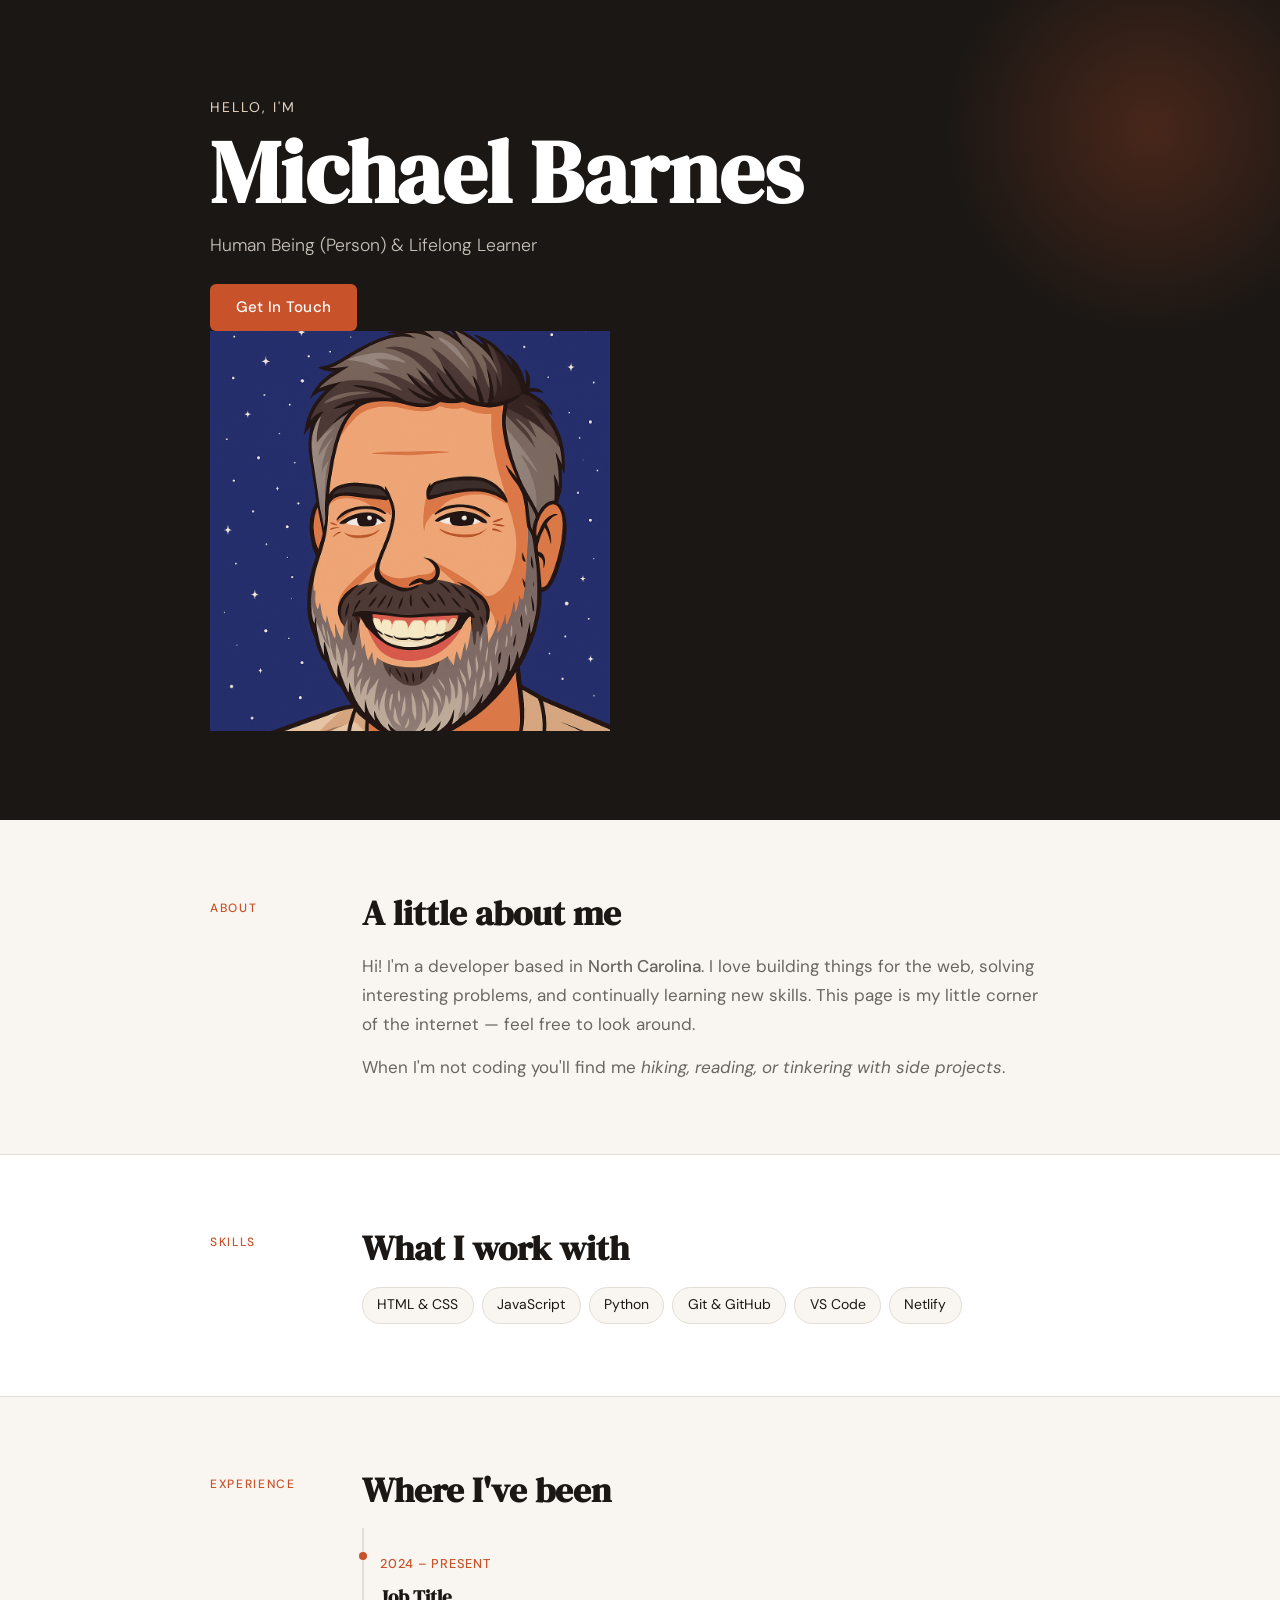
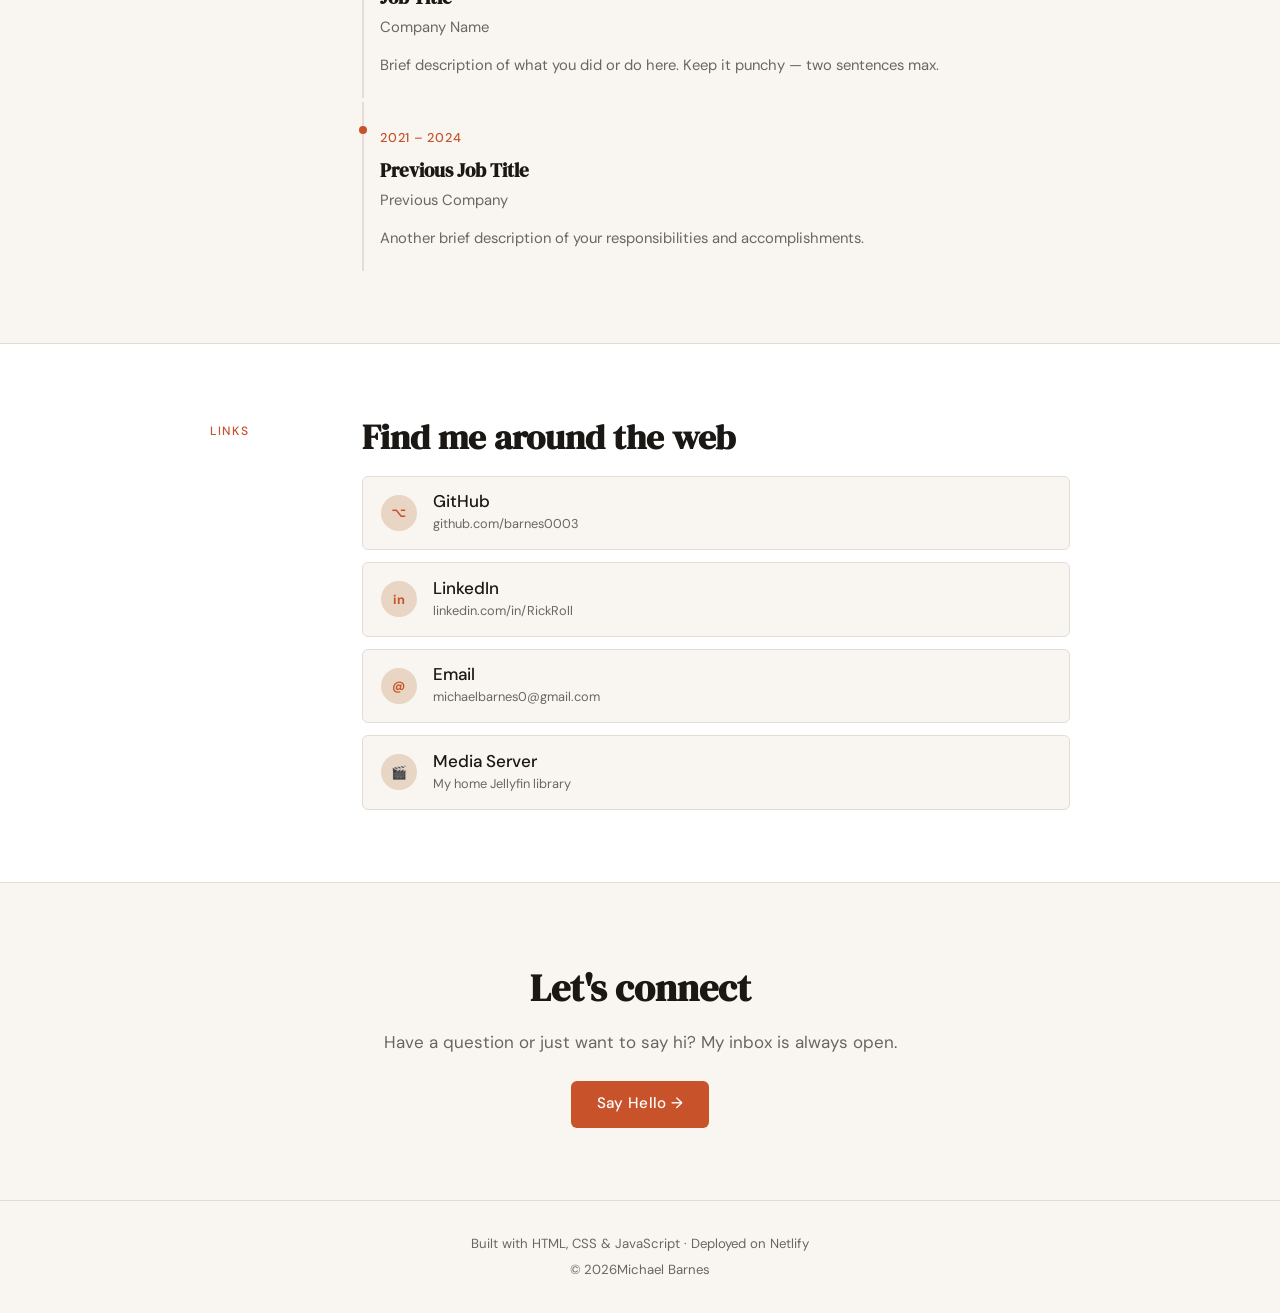
==== index.html @ 37b15051 "Initial commit - About Me site with Jellyfin page" ====
<!DOCTYPE html>
<html lang="en">
<head>
  <meta charset="UTF-8" />
  <meta name="viewport" content="width=device-width, initial-scale=1.0"/>
  <title>Your Name — About Me</title>
  <link rel="stylesheet" href="css/style.css" />
  <link href="https://fonts.googleapis.com/css2?family=DM+Serif+Display:ital@0;1&family=DM+Sans:wght@300;400;500&display=swap" rel="stylesheet"/>
  <link rel="icon" type="image/x-icon" href="favicon.ico">
  <link rel="icon" type="image/png" sizes="32x32" href="favicon-32x32.png">
  <link rel="icon" type="image/png" sizes="16x16" href="favicon-16x16.png">
  <link rel="apple-touch-icon" sizes="180x180" href="apple-touch-icon.png">
  <link rel="manifest" href="site.webmanifest">
</head>
<body>

  <!-- HERO -->
  <header class="hero">
    <div class="hero-inner">
      <div class="hero-content">
        <div class="hero-text">
          <p class="hero-eyebrow">Hello, I'm</p>
          <h1 class="hero-name">Michael Barnes</h1>
          <p class="hero-tagline">Human Being (Person) &amp; Lifelong Learner</p>
          <a href="#contact" class="btn">Get In Touch</a>
        </div>
        <div class="hero-photo-wrap">
          <img src="images/profile.jpg" alt="Michael Barnes" class="hero-photo" />
        </div>
      </div>
    </div>
    <div class="hero-shape"></div>
  </header>

  <main>

    <!-- ABOUT -->
    <section class="section" id="about">
      <div class="container two-col">
        <div class="section-label">About</div>
        <div class="section-body">
          <h2>A little about me</h2>
          <p>
            Hi! I'm a developer based in <strong>North Carolina</strong>. I love building things for the web,
            solving interesting problems, and continually learning new skills. This page is my little corner
            of the internet — feel free to look around.
          </p>
          <p>
            When I'm not coding you'll find me <em>hiking, reading, or tinkering with side projects</em>.
          </p>
        </div>
      </div>
    </section>

    <!-- SKILLS -->
    <section class="section section--alt" id="skills">
      <div class="container two-col">
        <div class="section-label">Skills</div>
        <div class="section-body">
          <h2>What I work with</h2>
          <ul class="tag-list">
            <li>HTML &amp; CSS</li>
            <li>JavaScript</li>
            <li>Python</li>
            <li>Git &amp; GitHub</li>
            <li>VS Code</li>
            <li>Netlify</li>
            <!-- Add more as you learn them -->
          </ul>
        </div>
      </div>
    </section>

    <!-- EXPERIENCE -->
    <section class="section" id="experience">
      <div class="container two-col">
        <div class="section-label">Experience</div>
        <div class="section-body">
          <h2>Where I've been</h2>

          <div class="timeline">
            <div class="timeline-item">
              <span class="timeline-date">2024 – Present</span>
              <h3>Job Title</h3>
              <p class="timeline-company">Company Name</p>
              <p>Brief description of what you did or do here. Keep it punchy — two sentences max.</p>
            </div>
            <div class="timeline-item">
              <span class="timeline-date">2021 – 2024</span>
              <h3>Previous Job Title</h3>
              <p class="timeline-company">Previous Company</p>
              <p>Another brief description of your responsibilities and accomplishments.</p>
            </div>
            <!-- Copy a timeline-item block to add more -->
          </div>
        </div>
      </div>
    </section>

    <!-- LINKS -->
    <section class="section section--alt" id="links">
      <div class="container two-col">
        <div class="section-label">Links</div>
        <div class="section-body">
          <h2>Find me around the web</h2>
          <ul class="link-list">
            <li>
              <a href="https://github.com/barnes0003" target="_blank" rel="noopener">
                <span class="link-icon">⌥</span>
                <span class="link-text">
                  <strong>GitHub</strong>
                  <em>github.com/barnes0003</em>
                </span>
              </a>
            </li>
            <li>
              <a href="https://www.youtube.com/watch?v=dQw4w9WgXcQ" target="_blank" rel="noopener">
                <span class="link-icon">in</span>
                <span class="link-text">
                  <strong>LinkedIn</strong>
                  <em>linkedin.com/in/RickRoll</em>
                </span>
              </a>
            </li>
            <li>
              <a href="mailto:michaelbarnes0@gmail.com">
                <span class="link-icon">@</span>
                <span class="link-text">
                  <strong>Email</strong>
                  <em>michaelbarnes0@gmail.com</em>
                </span>
              </a>
            </li>
            <li>
              <a href="jellyfin.html">
                <span class="link-icon">🎬</span>
                <span class="link-text">
                  <strong>Media Server</strong>
                  <em>My home Jellyfin library</em>
                </span>
              </a>
            </li>
            <!-- Copy a <li> block to add more links -->
          </ul>
        </div>
      </div>
    </section>

    <!-- CONTACT -->
    <section class="section" id="contact">
      <div class="container center">
        <h2>Let's connect</h2>
        <p>Have a question or just want to say hi? My inbox is always open.</p>
        <a href="mailto:michaelbarnes0@gmail.com" class="btn">Say Hello →</a>
      </div>
    </section>

  </main>

  <footer class="footer">
    <p>Built with HTML, CSS &amp; JavaScript · Deployed on Netlify</p>
    <p>© <span id="year"></span>Michael Barnes</p>
  </footer>

  <script src="js/main.js"></script>
</body>
</html>
---- css/style.css ----
/* =============================================
   CSS VARIABLES — edit these to retheme the site
   ============================================= */
:root {
  --bg:        #F9F6F1;
  --bg-alt:    #FFFFFF;
  --ink:       #1A1714;
  --ink-light: #6B6560;
  --accent:    #C8522A;
  --accent-2:  #E8D5C4;
  --border:    #E2DDD7;
  --radius:    6px;
  --font-display: 'DM Serif Display', Georgia, serif;
  --font-body:    'DM Sans', system-ui, sans-serif;
  --max-w:     860px;
  --transition: 0.25s ease;
}

/* =============================================
   RESET & BASE
   ============================================= */
*, *::before, *::after { box-sizing: border-box; margin: 0; padding: 0; }

html { scroll-behavior: smooth; }

body {
  background: var(--bg);
  color: var(--ink);
  font-family: var(--font-body);
  font-size: 1.0625rem;
  line-height: 1.7;
  -webkit-font-smoothing: antialiased;
}

a { color: var(--accent); text-decoration: none; }
a:hover { text-decoration: underline; }

p + p { margin-top: 0.85em; }

strong { font-weight: 500; }

/* =============================================
   LAYOUT HELPERS
   ============================================= */
.container {
  width: min(var(--max-w), 100% - 2.5rem);
  margin-inline: auto;
}

.two-col {
  display: grid;
  grid-template-columns: 120px 1fr;
  gap: 2rem;
  align-items: start;
}

.center { text-align: center; }

@media (max-width: 600px) {
  .two-col { grid-template-columns: 1fr; gap: 0.5rem; }
}

/* =============================================
   BUTTON
   ============================================= */
.btn {
  display: inline-block;
  margin-top: 1.5rem;
  padding: 0.65rem 1.6rem;
  background: var(--accent);
  color: #fff;
  border-radius: var(--radius);
  font-family: var(--font-body);
  font-weight: 500;
  font-size: 0.95rem;
  letter-spacing: 0.02em;
  transition: background var(--transition), transform var(--transition);
}
.btn:hover {
  background: #a8401e;
  transform: translateY(-2px);
  text-decoration: none;
}

/* =============================================
   HERO
   ============================================= */
.hero {
  position: relative;
  padding: 6rem 1.25rem 5rem;
  overflow: hidden;
  background: var(--ink);
  color: #fff;
}

.hero-inner {
  position: relative;
  z-index: 2;
  width: min(var(--max-w), 100% - 2.5rem);
  margin-inline: auto;
}

.hero-eyebrow {
  font-size: 0.875rem;
  letter-spacing: 0.15em;
  text-transform: uppercase;
  color: var(--accent-2);
  margin-bottom: 0.4rem;
  opacity: 0;
  animation: fadeUp 0.6s 0.1s forwards;
}

.hero-name {
  font-family: var(--font-display);
  font-size: clamp(3rem, 8vw, 5.5rem);
  line-height: 1.05;
  color: #fff;
  opacity: 0;
  animation: fadeUp 0.6s 0.25s forwards;
}

.hero-tagline {
  margin-top: 0.75rem;
  font-size: 1.1rem;
  font-weight: 300;
  color: #c8c0b8;
  opacity: 0;
  animation: fadeUp 0.6s 0.4s forwards;
}

.hero .btn {
  opacity: 0;
  animation: fadeUp 0.6s 0.55s forwards;
}

/* Decorative blob */
.hero-shape {
  position: absolute;
  top: -80px;
  right: -80px;
  width: 420px;
  height: 420px;
  border-radius: 50%;
  background: radial-gradient(circle, #c8522a44 0%, transparent 70%);
  pointer-events: none;
}

/* =============================================
   SECTIONS
   ============================================= */
.section { padding: 4.5rem 1.25rem; }
.section--alt { background: var(--bg-alt); border-top: 1px solid var(--border); border-bottom: 1px solid var(--border); }

.section-label {
  padding-top: 0.35rem;
  font-size: 0.75rem;
  font-weight: 500;
  letter-spacing: 0.14em;
  text-transform: uppercase;
  color: var(--accent);
}

.section-body h2 {
  font-family: var(--font-display);
  font-size: clamp(1.6rem, 3vw, 2.2rem);
  line-height: 1.2;
  margin-bottom: 1.1rem;
}

.section-body p {
  color: var(--ink-light);
  max-width: 58ch;
}

/* =============================================
   SKILLS TAG LIST
   ============================================= */
.tag-list {
  list-style: none;
  display: flex;
  flex-wrap: wrap;
  gap: 0.5rem;
  margin-top: 0.25rem;
}

.tag-list li {
  padding: 0.35rem 0.9rem;
  background: var(--bg);
  border: 1px solid var(--border);
  border-radius: 100px;
  font-size: 0.875rem;
  color: var(--ink);
  transition: border-color var(--transition), background var(--transition);
}

.tag-list li:hover {
  border-color: var(--accent);
  background: #fff3ee;
}

/* =============================================
   TIMELINE
   ============================================= */
.timeline { margin-top: 0.5rem; }

.timeline-item {
  padding: 1.25rem 0 1.25rem 1rem;
  border-left: 2px solid var(--border);
  position: relative;
  transition: border-color var(--transition);
}

.timeline-item + .timeline-item { margin-top: 0.25rem; }

.timeline-item::before {
  content: '';
  position: absolute;
  left: -5px;
  top: 1.5rem;
  width: 8px;
  height: 8px;
  border-radius: 50%;
  background: var(--accent);
}

.timeline-item:hover { border-color: var(--accent); }

.timeline-date {
  font-size: 0.8rem;
  font-weight: 500;
  letter-spacing: 0.06em;
  color: var(--accent);
  text-transform: uppercase;
}

.timeline-item h3 {
  font-family: var(--font-display);
  font-size: 1.2rem;
  margin: 0.2rem 0 0.1rem;
}

.timeline-company {
  font-size: 0.875rem;
  color: var(--ink-light);
  margin-bottom: 0.4rem !important;
}

.timeline-item p {
  font-size: 0.925rem;
}

/* =============================================
   LINK LIST
   ============================================= */
.link-list {
  list-style: none;
  display: flex;
  flex-direction: column;
  gap: 0.75rem;
  margin-top: 0.5rem;
}

.link-list a {
  display: flex;
  align-items: center;
  gap: 1rem;
  padding: 0.9rem 1.1rem;
  border: 1px solid var(--border);
  border-radius: var(--radius);
  background: var(--bg);
  color: var(--ink);
  transition: border-color var(--transition), transform var(--transition), box-shadow var(--transition);
}

.link-list a:hover {
  border-color: var(--accent);
  transform: translateX(4px);
  box-shadow: 0 4px 16px #0000000d;
  text-decoration: none;
}

.link-icon {
  display: grid;
  place-items: center;
  width: 2.25rem;
  height: 2.25rem;
  border-radius: 50%;
  background: var(--accent-2);
  color: var(--accent);
  font-weight: 700;
  font-size: 0.8rem;
  flex-shrink: 0;
}

.link-text { display: flex; flex-direction: column; gap: 0.1rem; }
.link-text strong { font-weight: 500; line-height: 1.2; }
.link-text em { font-style: normal; font-size: 0.8rem; color: var(--ink-light); }

/* =============================================
   CONTACT SECTION
   ============================================= */
#contact h2 {
  font-family: var(--font-display);
  font-size: clamp(1.8rem, 3vw, 2.5rem);
  margin-bottom: 0.5rem;
}
#contact p { color: var(--ink-light); }

/* =============================================
   FOOTER
   ============================================= */
.footer {
  padding: 2rem 1.25rem;
  text-align: center;
  font-size: 0.825rem;
  color: var(--ink-light);
  border-top: 1px solid var(--border);
}
.footer p + p { margin-top: 0.25rem; }

/* =============================================
   ANIMATIONS
   ============================================= */
@keyframes fadeUp {
  from { opacity: 0; transform: translateY(18px); }
  to   { opacity: 1; transform: translateY(0); }
}

.reveal {
  opacity: 0;
  transform: translateY(24px);
  transition: opacity 0.55s ease, transform 0.55s ease;
}
.reveal.visible {
  opacity: 1;
  transform: none;
}
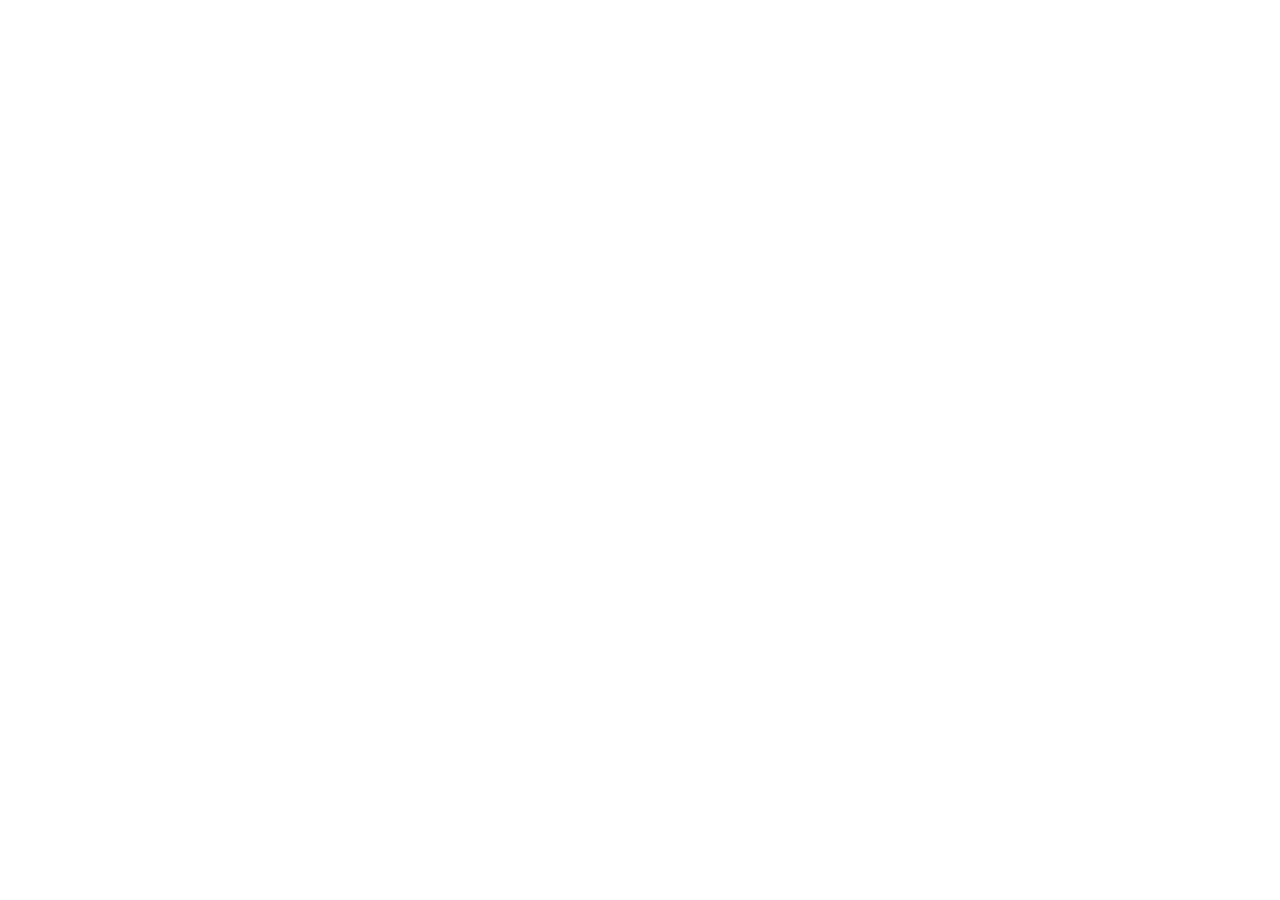
==== commit 670be466: "Updated name and default data fields" ====
--- a/index.html
+++ b/index.html
@@ -3,7 +3,7 @@
 <head>
   <meta charset="UTF-8" />
   <meta name="viewport" content="width=device-width, initial-scale=1.0"/>
-  <title>Your Name — About Me</title>
+  <title>All About Michael Barnes/title>
   <link rel="stylesheet" href="css/style.css" />
   <link href="https://fonts.googleapis.com/css2?family=DM+Serif+Display:ital@0;1&family=DM+Sans:wght@300;400;500&display=swap" rel="stylesheet"/>
   <link rel="icon" type="image/x-icon" href="favicon.ico">
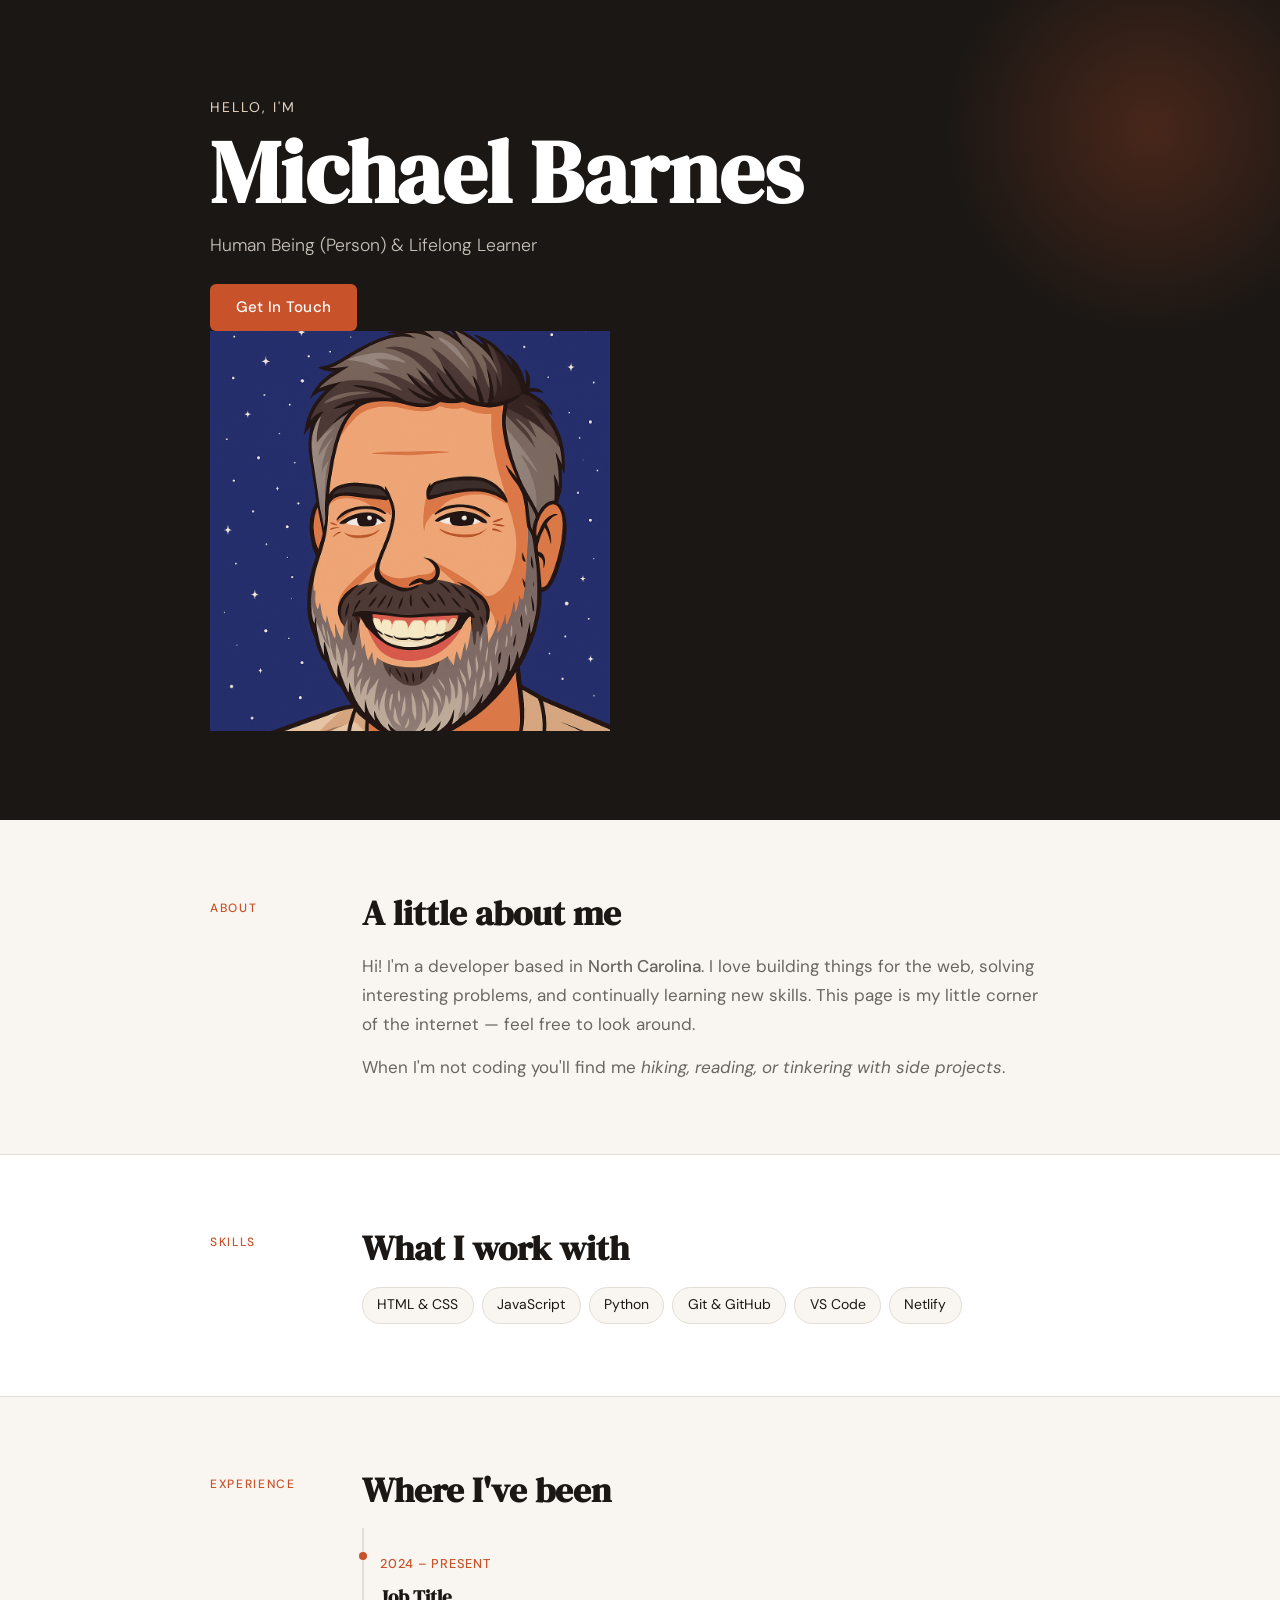
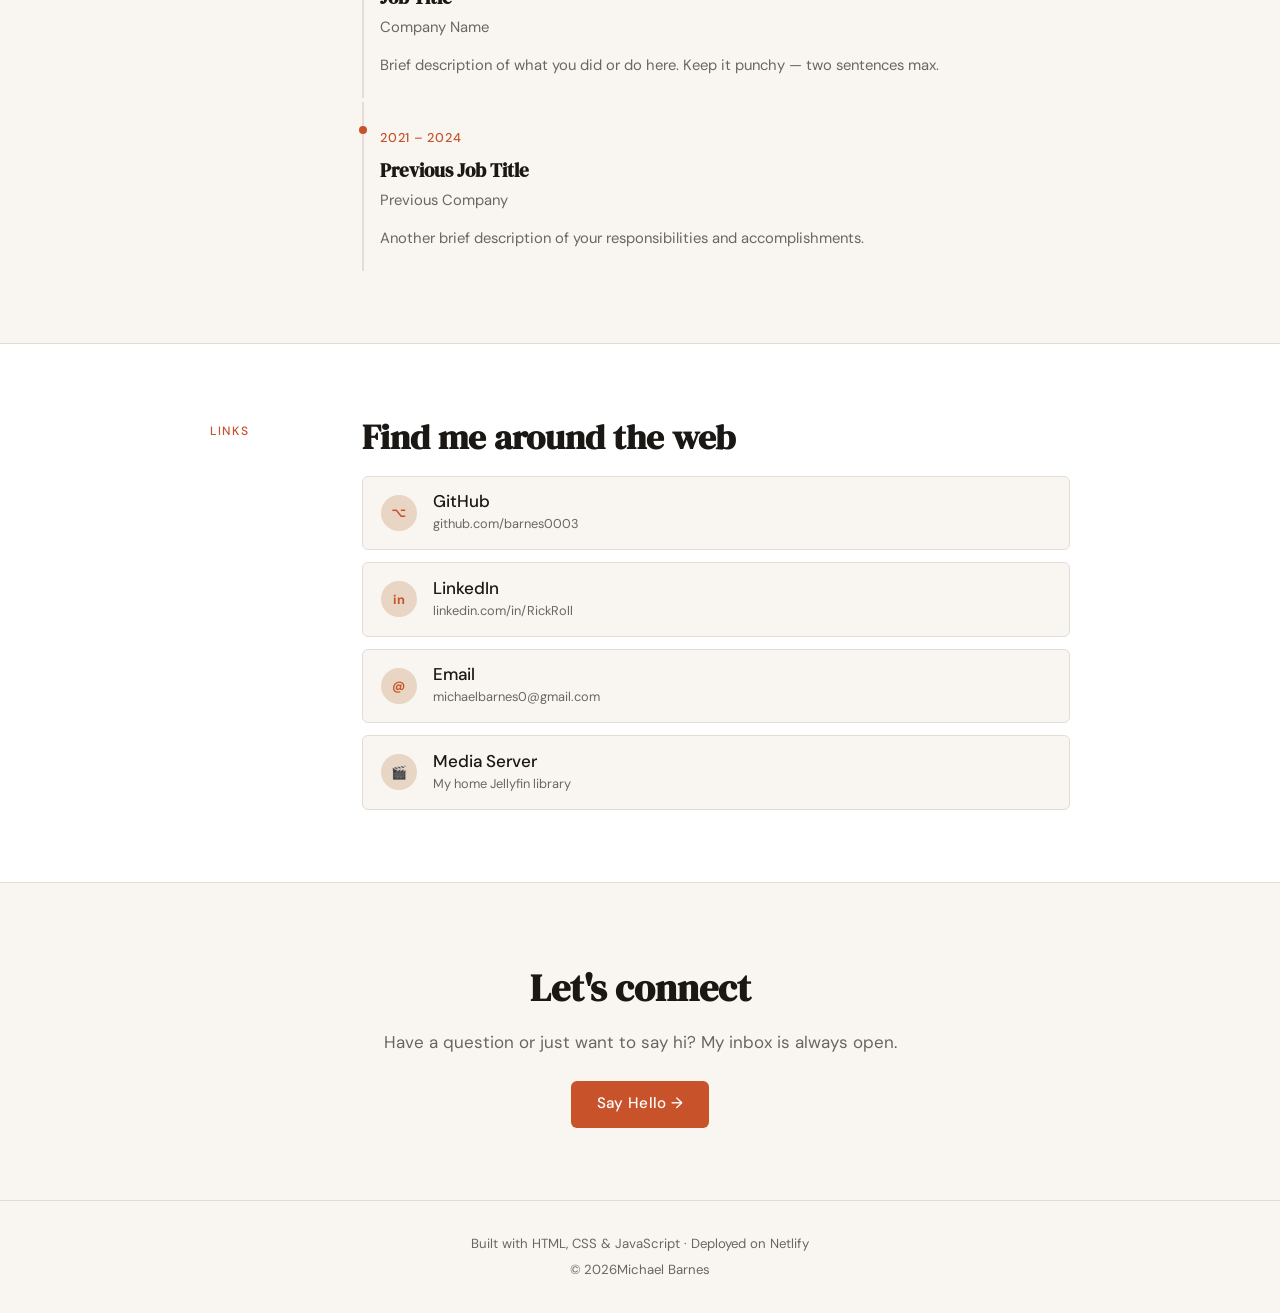
==== commit 0ff36fc9: "Fixed errors loading index" ====
--- a/index.html
+++ b/index.html
@@ -3,7 +3,7 @@
 <head>
   <meta charset="UTF-8" />
   <meta name="viewport" content="width=device-width, initial-scale=1.0"/>
-  <title>All About Michael Barnes/title>
+  <title>All About Michael Barnes</title>
   <link rel="stylesheet" href="css/style.css" />
   <link href="https://fonts.googleapis.com/css2?family=DM+Serif+Display:ital@0;1&family=DM+Sans:wght@300;400;500&display=swap" rel="stylesheet"/>
   <link rel="icon" type="image/x-icon" href="favicon.ico">
